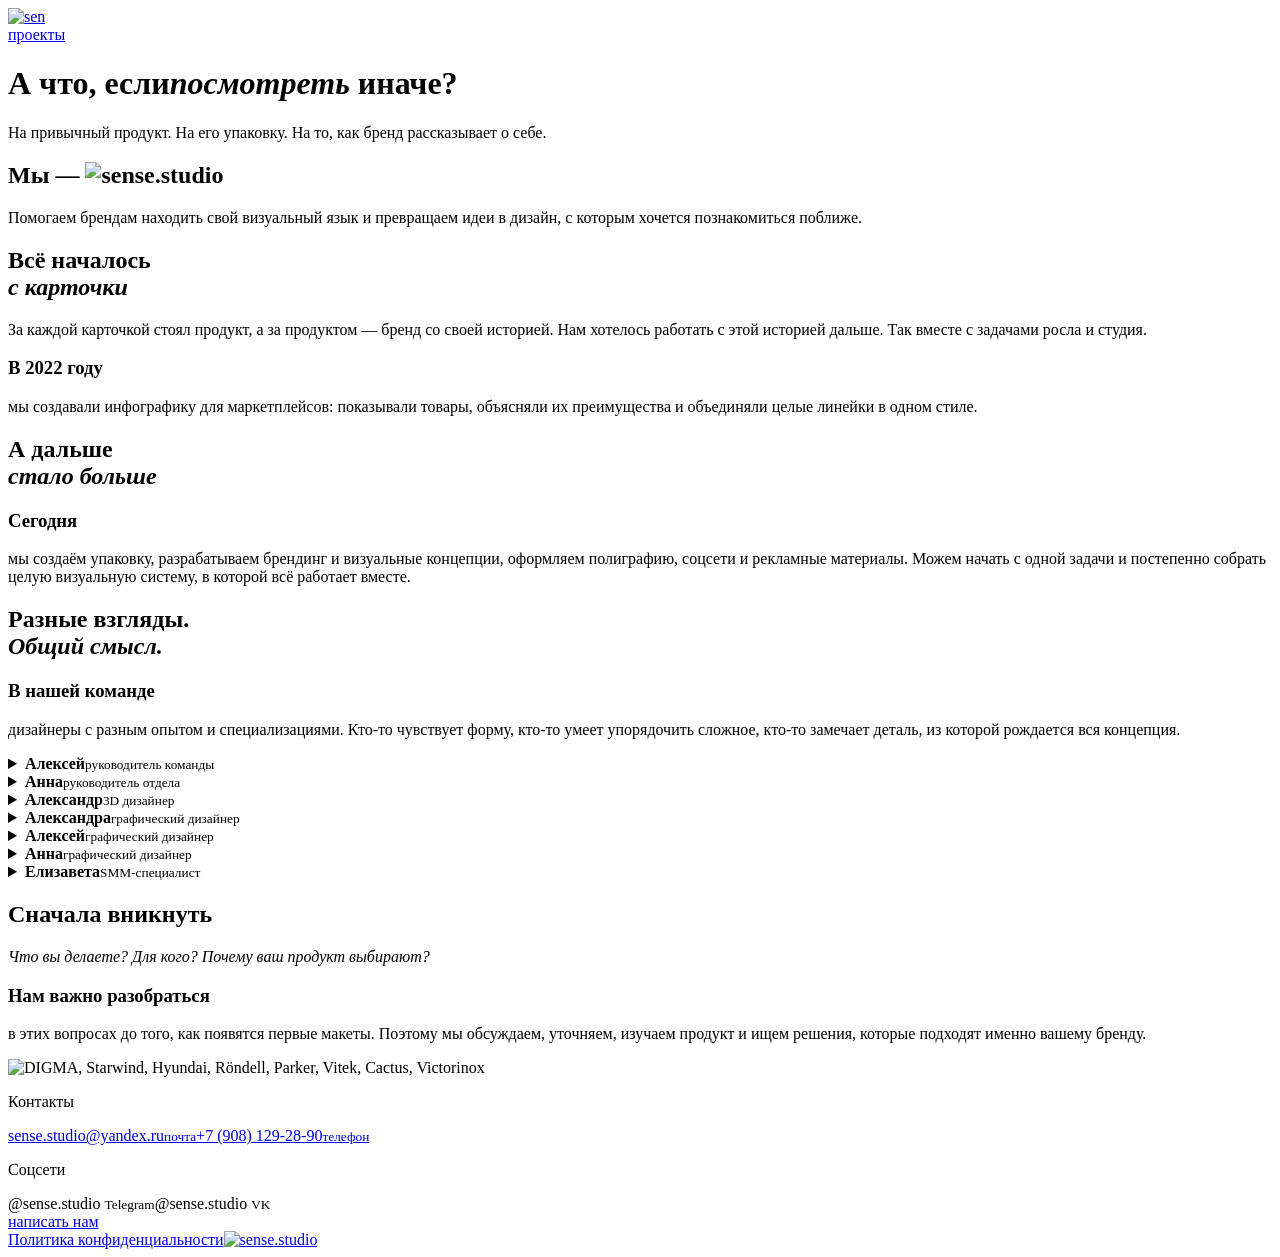
==== public/about/index.html @ 34e8b805 "Add project website" ====
<!doctype html>
<html lang="ru"><head><meta charset="utf-8"><meta name="viewport" content="width=device-width, initial-scale=1"><title>О нас — sense.studio</title><link rel="icon" href="/assets/monogram.svg" type="image/svg+xml"><link rel="stylesheet" href="/style.css"><link rel="stylesheet" href="/pages.css"><script type="module" src="/about.js"></script><link rel="stylesheet" href="/motion.css"><link rel="stylesheet" href="/controls-motion.css"><script type="module" src="/motion.js"></script></head>
<body class="dark"><header class="site-header wrap"><a href="/" aria-label="sense.studio — главная"><img class="monogram" src="/assets/monogram.svg" alt="sen"></a><nav aria-label="Основное меню"><a href="/projects/">проекты</a></nav></header><main class="about"><div class="wrap">
 <h1 class="about-title"><span>А что, <b>если</b></span><span><em>посмотреть</em> иначе?</span></h1><p class="about-sub">На привычный продукт. На его упаковку. На то, как бренд рассказывает о себе.</p>
 <section class="about-intro"><h2>Мы — <img src="/assets/wordmark.svg" alt="sense.studio"></h2><p>Помогаем брендам находить свой визуальный язык и превращаем идеи в дизайн, с которым хочется познакомиться поближе.</p></section>
 <section class="story"><h2>Всё началось<br><em>с карточки</em></h2><div class="story-cols"><p>За каждой карточкой стоял продукт, а за продуктом — бренд со своей историей. Нам хотелось работать с этой историей дальше. Так вместе с задачами росла и студия.</p><div><h3>В 2022 году</h3><p>мы создавали инфографику для маркетплейсов: показывали товары, объясняли их преимущества и объединяли целые линейки в одном стиле.</p></div></div><h2 class="bigger">А дальше<br><em>стало больше</em></h2></section></div>
 <section class="today"><div class="wrap"><h3>Сегодня</h3><p>мы создаём упаковку, разрабатываем брендинг и визуальные концепции, оформляем полиграфию, соцсети и рекламные материалы. Можем начать с одной задачи и постепенно собрать целую визуальную систему, в которой всё работает вместе.</p></div></section>
 <section class="wrap team-section"><h2>Разные взгляды.<br><em>Общий смысл.</em></h2><div class="story-cols"><h3>В нашей команде</h3><p>дизайнеры с разным опытом и специализациями. Кто-то чувствует форму, кто-то умеет упорядочить сложное, кто-то замечает деталь, из которой рождается вся концепция.</p></div><div class="team-grid"><details class="person"><summary><img src="/assets/team/0.webp" alt="" loading="lazy"><span><strong>Алексей</strong><small>руководитель команды</small></span></summary><p>Является инициатором создания и развития команды, определяет стратегические приоритеты и общую концепцию работы. Занимается организационными вопросами, развитием партнерских отношений и поиском новых возможностей для роста. Ведет переговоры с ключевыми клиентами и внешними партнерами, отвечает за финансовое и административное управление. Поддерживает команду в реализации амбициозных проектов. Следит за тем, чтобы команда имела все необходимые ресурсы для эффективной работы, и создает условия для профессионального и личностного роста каждого участника.</p></details><details class="person"><summary><img src="/assets/team/1.webp" alt="" loading="lazy"><span><strong>Анна</strong><small>руководитель отдела</small></span></summary><p>Выстраивает рабочие процессы и распределяет задачи внутри команды. Ведёт коммуникацию с заказчиками. Лично работает над ключевыми проектами, включая полиграфию, инфографику и комплексные визуальные коммуникации. Поддерживает дизайнеров и помогает команде находить сильные решения.</p></details><details class="person"><summary><img src="/assets/team/2.webp" alt="" loading="lazy"><span><strong>Александр</strong><small>3D дизайнер</small></span></summary><p>Отвечает за создание 3D-моделей, визуализаций и анимации. Готовит предметные рендеры для карточек товаров на маркетплейсах, визуализирует архитектуру и интерьеры, создаёт абстрактные 3D-композиции и модели для АГР и игровых проектов.</p></details><details class="person"><summary><img src="/assets/team/3.webp" alt="" loading="lazy"><span><strong>Александра</strong><small>графический дизайнер</small></span></summary><p>Отвечает за верстку и подготовку макетов к печати. Следит за технической корректностью файлов, адаптацией форматов и соответствием требованиям производства.</p></details><details class="person"><summary><img src="/assets/team/4.webp" alt="" loading="lazy"><span><strong>Алексей</strong><small>графический дизайнер</small></span></summary><p>Занимается разработкой макетов, проработкой композиции и графики. Обеспечивает точную реализацию концепции в визуале и аккуратную работу с деталями.</p></details><details class="person"><summary><img src="/assets/team/5.webp" alt="" loading="lazy"><span><strong>Анна</strong><small>графический дизайнер</small></span></summary><p>Отвечает за креативную концепцию и визуальное направление проекта. Формирует ключевую идею, следит за целостностью айдентики и тем, чтобы все материалы выглядели как единая система.</p></details><details class="person"><summary><img src="/assets/team/6.webp" alt="" loading="lazy"><span><strong>Елизавета</strong><small>SMM-специалист</small></span></summary><p>Отвечает за креативную концепцию и визуальное направление проекта. Формирует ключевую идею, следит за целостностью айдентики и тем, чтобы все материалы выглядели как единая система.</p></details></div></section>
 <section class="wrap approach"><h2>Сначала вникнуть</h2><p><em>Что вы делаете? Для кого? Почему ваш продукт выбирают?</em></p><div class="story-cols"><h3>Нам важно разобраться</h3><p>в этих вопросах до того, как появятся первые макеты. Поэтому мы обсуждаем, уточняем, изучаем продукт и ищем решения, которые подходят именно вашему бренду.</p></div><img class="partners" src="/assets/partners.svg" alt="DIGMA, Starwind, Hyundai, Röndell, Parker, Vitek, Cactus, Victorinox"></section></main><footer class="light-footer"><div class="wrap"><p>Контакты</p><div class="contacts"><a href="mailto:sense.studio@yandex.ru">sense.studio@yandex.ru<small>почта</small></a><a href="tel:+79081292890">+7 (908) 129-28-90<small>телефон</small></a></div>
 <div class="foot-actions"><div><p>Соцсети</p><span class="social-line">@sense.studio <small>Telegram</small></span><span class="social-line">@sense.studio <small>VK</small></span></div><a class="pill" href="/?brief=1#contact">написать нам</a></div>
 <div class="foot-base"><a href="/privacy/">Политика конфиденциальности</a><a href="/" aria-label="На главную"><img src="/assets/wordmark-light.svg" alt="sense.studio"></a></div></div></footer></body></html>
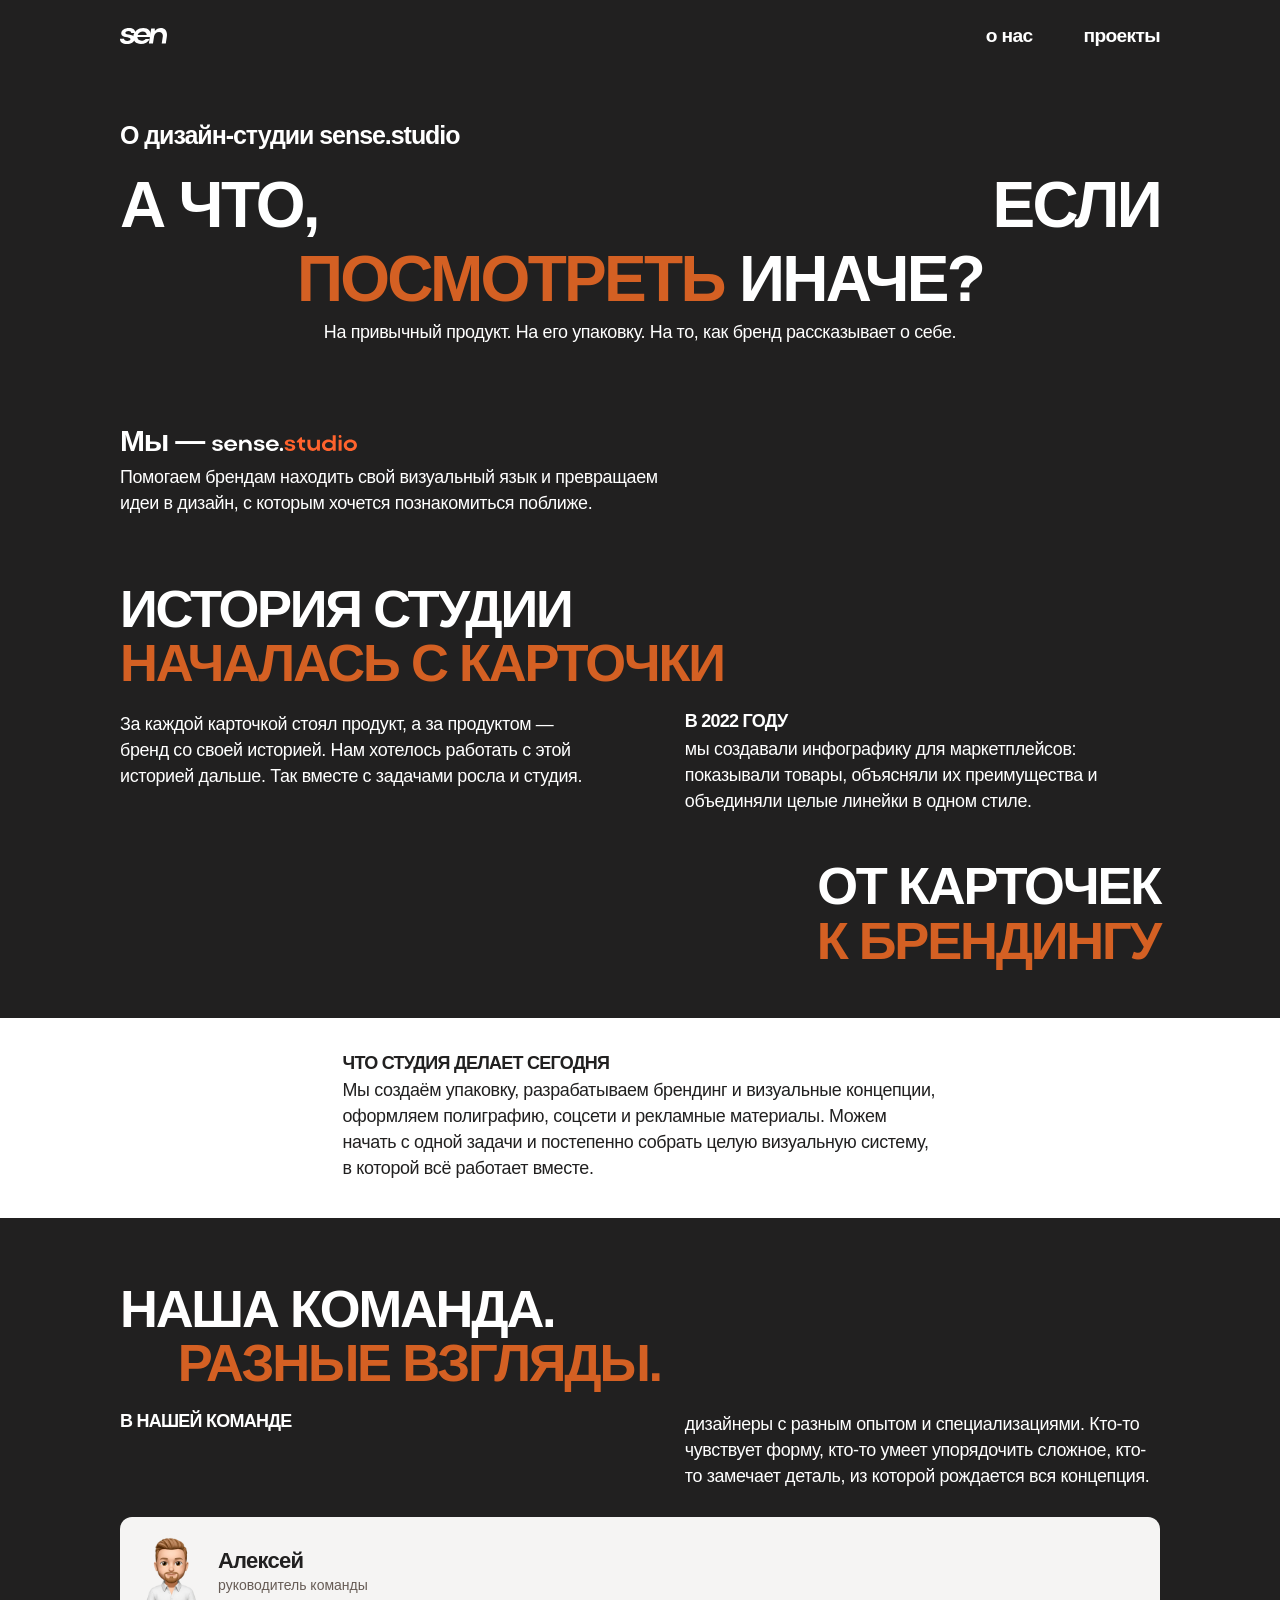
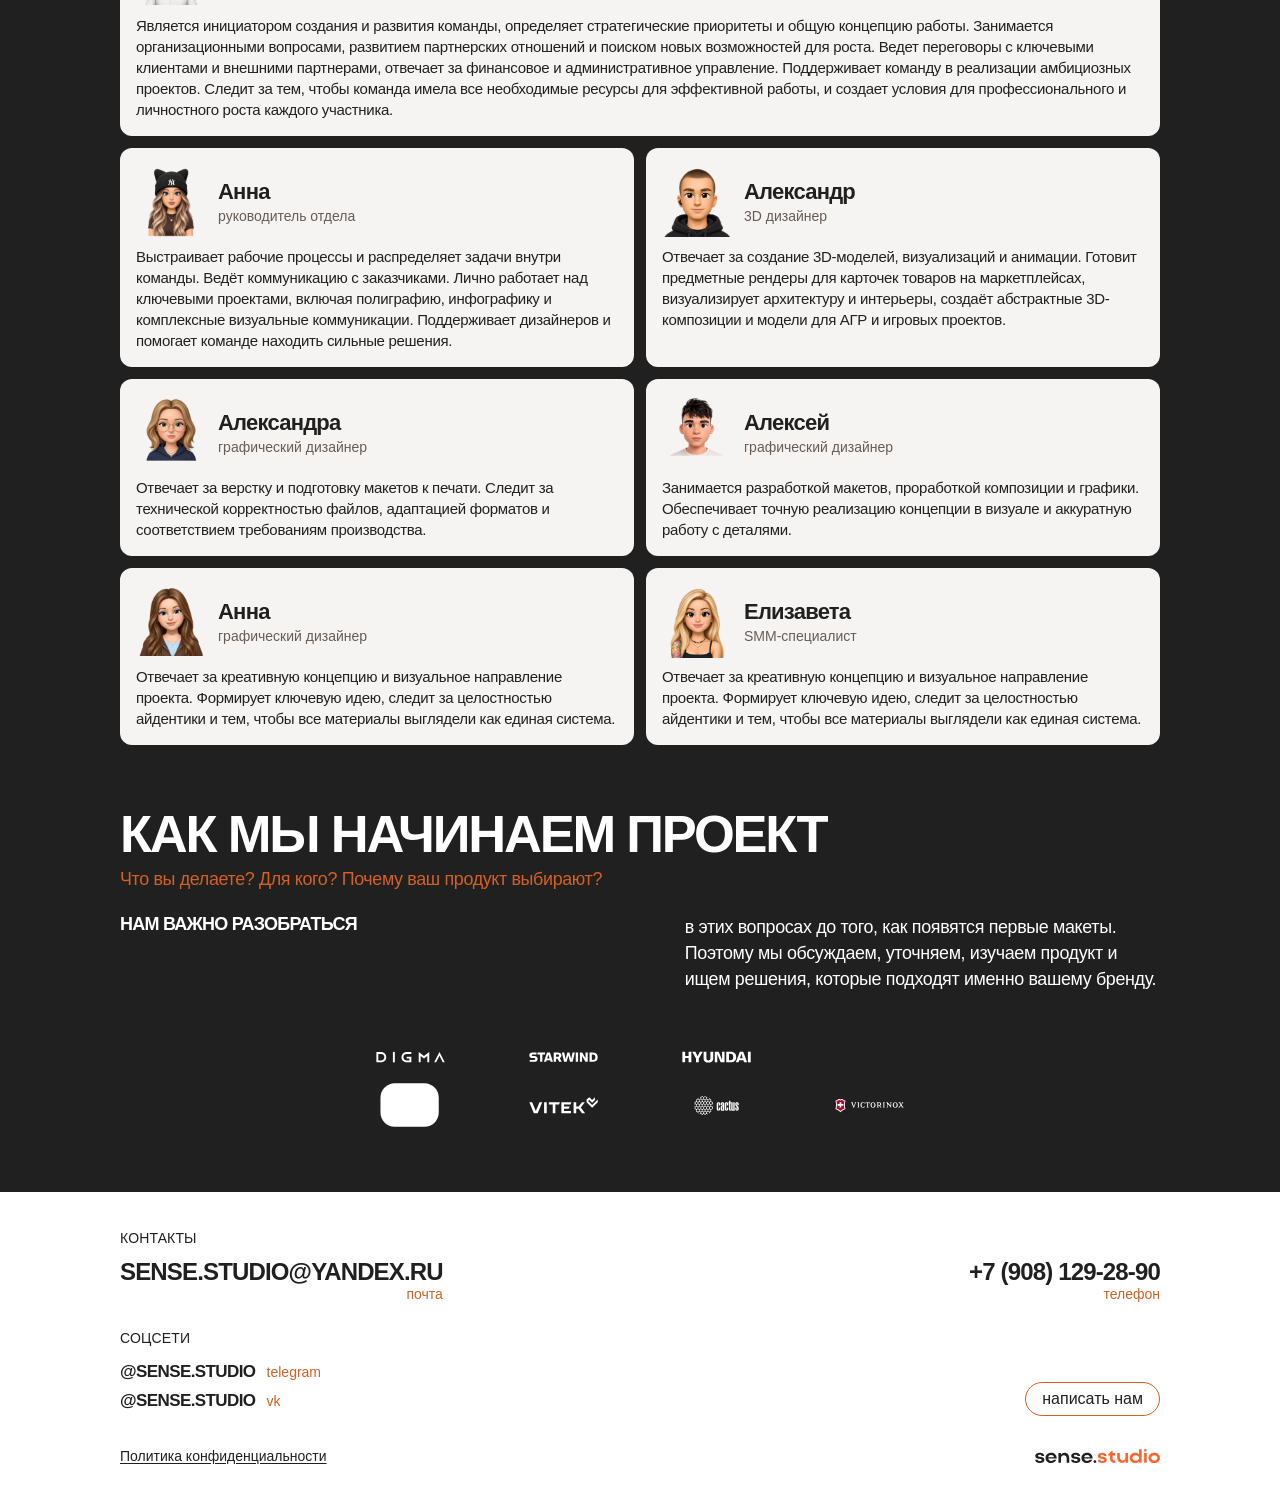
==== commit b6b0be8c: "Publish the current site on GitHub Pages from main" ====
--- a/public/about/index.html
+++ b/public/about/index.html
@@ -1,11 +1,51 @@
 <!doctype html>
-<html lang="ru"><head><meta charset="utf-8"><meta name="viewport" content="width=device-width, initial-scale=1"><title>О нас — sense.studio</title><link rel="icon" href="/assets/monogram.svg" type="image/svg+xml"><link rel="stylesheet" href="/style.css"><link rel="stylesheet" href="/pages.css"><script type="module" src="/about.js"></script><link rel="stylesheet" href="/motion.css"><link rel="stylesheet" href="/controls-motion.css"><script type="module" src="/motion.js"></script></head>
-<body class="dark"><header class="site-header wrap"><a href="/" aria-label="sense.studio — главная"><img class="monogram" src="/assets/monogram.svg" alt="sen"></a><nav aria-label="Основное меню"><a href="/projects/">проекты</a></nav></header><main class="about"><div class="wrap">
- <h1 class="about-title"><span>А что, <b>если</b></span><span><em>посмотреть</em> иначе?</span></h1><p class="about-sub">На привычный продукт. На его упаковку. На то, как бренд рассказывает о себе.</p>
- <section class="about-intro"><h2>Мы — <img src="/assets/wordmark.svg" alt="sense.studio"></h2><p>Помогаем брендам находить свой визуальный язык и превращаем идеи в дизайн, с которым хочется познакомиться поближе.</p></section>
- <section class="story"><h2>Всё началось<br><em>с карточки</em></h2><div class="story-cols"><p>За каждой карточкой стоял продукт, а за продуктом — бренд со своей историей. Нам хотелось работать с этой историей дальше. Так вместе с задачами росла и студия.</p><div><h3>В 2022 году</h3><p>мы создавали инфографику для маркетплейсов: показывали товары, объясняли их преимущества и объединяли целые линейки в одном стиле.</p></div></div><h2 class="bigger">А дальше<br><em>стало больше</em></h2></section></div>
- <section class="today"><div class="wrap"><h3>Сегодня</h3><p>мы создаём упаковку, разрабатываем брендинг и визуальные концепции, оформляем полиграфию, соцсети и рекламные материалы. Можем начать с одной задачи и постепенно собрать целую визуальную систему, в которой всё работает вместе.</p></div></section>
- <section class="wrap team-section"><h2>Разные взгляды.<br><em>Общий смысл.</em></h2><div class="story-cols"><h3>В нашей команде</h3><p>дизайнеры с разным опытом и специализациями. Кто-то чувствует форму, кто-то умеет упорядочить сложное, кто-то замечает деталь, из которой рождается вся концепция.</p></div><div class="team-grid"><details class="person"><summary><img src="/assets/team/0.webp" alt="" loading="lazy"><span><strong>Алексей</strong><small>руководитель команды</small></span></summary><p>Является инициатором создания и развития команды, определяет стратегические приоритеты и общую концепцию работы. Занимается организационными вопросами, развитием партнерских отношений и поиском новых возможностей для роста. Ведет переговоры с ключевыми клиентами и внешними партнерами, отвечает за финансовое и административное управление. Поддерживает команду в реализации амбициозных проектов. Следит за тем, чтобы команда имела все необходимые ресурсы для эффективной работы, и создает условия для профессионального и личностного роста каждого участника.</p></details><details class="person"><summary><img src="/assets/team/1.webp" alt="" loading="lazy"><span><strong>Анна</strong><small>руководитель отдела</small></span></summary><p>Выстраивает рабочие процессы и распределяет задачи внутри команды. Ведёт коммуникацию с заказчиками. Лично работает над ключевыми проектами, включая полиграфию, инфографику и комплексные визуальные коммуникации. Поддерживает дизайнеров и помогает команде находить сильные решения.</p></details><details class="person"><summary><img src="/assets/team/2.webp" alt="" loading="lazy"><span><strong>Александр</strong><small>3D дизайнер</small></span></summary><p>Отвечает за создание 3D-моделей, визуализаций и анимации. Готовит предметные рендеры для карточек товаров на маркетплейсах, визуализирует архитектуру и интерьеры, создаёт абстрактные 3D-композиции и модели для АГР и игровых проектов.</p></details><details class="person"><summary><img src="/assets/team/3.webp" alt="" loading="lazy"><span><strong>Александра</strong><small>графический дизайнер</small></span></summary><p>Отвечает за верстку и подготовку макетов к печати. Следит за технической корректностью файлов, адаптацией форматов и соответствием требованиям производства.</p></details><details class="person"><summary><img src="/assets/team/4.webp" alt="" loading="lazy"><span><strong>Алексей</strong><small>графический дизайнер</small></span></summary><p>Занимается разработкой макетов, проработкой композиции и графики. Обеспечивает точную реализацию концепции в визуале и аккуратную работу с деталями.</p></details><details class="person"><summary><img src="/assets/team/5.webp" alt="" loading="lazy"><span><strong>Анна</strong><small>графический дизайнер</small></span></summary><p>Отвечает за креативную концепцию и визуальное направление проекта. Формирует ключевую идею, следит за целостностью айдентики и тем, чтобы все материалы выглядели как единая система.</p></details><details class="person"><summary><img src="/assets/team/6.webp" alt="" loading="lazy"><span><strong>Елизавета</strong><small>SMM-специалист</small></span></summary><p>Отвечает за креативную концепцию и визуальное направление проекта. Формирует ключевую идею, следит за целостностью айдентики и тем, чтобы все материалы выглядели как единая система.</p></details></div></section>
- <section class="wrap approach"><h2>Сначала вникнуть</h2><p><em>Что вы делаете? Для кого? Почему ваш продукт выбирают?</em></p><div class="story-cols"><h3>Нам важно разобраться</h3><p>в этих вопросах до того, как появятся первые макеты. Поэтому мы обсуждаем, уточняем, изучаем продукт и ищем решения, которые подходят именно вашему бренду.</p></div><img class="partners" src="/assets/partners.svg" alt="DIGMA, Starwind, Hyundai, Röndell, Parker, Vitek, Cactus, Victorinox"></section></main><footer class="light-footer"><div class="wrap"><p>Контакты</p><div class="contacts"><a href="mailto:sense.studio@yandex.ru">sense.studio@yandex.ru<small>почта</small></a><a href="tel:+79081292890">+7 (908) 129-28-90<small>телефон</small></a></div>
- <div class="foot-actions"><div><p>Соцсети</p><span class="social-line">@sense.studio <small>Telegram</small></span><span class="social-line">@sense.studio <small>VK</small></span></div><a class="pill" href="/?brief=1#contact">написать нам</a></div>
- <div class="foot-base"><a href="/privacy/">Политика конфиденциальности</a><a href="/" aria-label="На главную"><img src="/assets/wordmark-light.svg" alt="sense.studio"></a></div></div></footer></body></html>
+<html lang="ru"><head>
+  <meta charset="utf-8">
+  <meta name="viewport" content="width=device-width, initial-scale=1">
+  <title>О дизайн-студии sense.studio — команда и подход к работе</title>
+  <meta name="description" content="Как из команды дизайнеров карточек для маркетплейсов выросла sense.studio. Знакомьтесь с людьми, которые создают упаковку, рекламу и графику для брендов.">
+  <link rel="canonical" href="https://sensestudio.ru/about/">
+  <meta property="og:type" content="website">
+  <meta property="og:locale" content="ru_RU">
+  <meta property="og:site_name" content="sense.studio">
+  <meta property="og:url" content="https://sensestudio.ru/about/">
+  <meta property="og:title" content="О дизайн-студии sense.studio — команда и подход к работе">
+  <meta property="og:description" content="Как из команды дизайнеров карточек для маркетплейсов выросла sense.studio. Знакомьтесь с людьми, которые создают упаковку, рекламу и графику для брендов.">
+  <meta property="og:image" content="https://sensestudio.ru/assets/share/about.jpg">
+  <meta property="og:image:type" content="image/jpeg">
+  <meta property="og:image:width" content="1200">
+  <meta property="og:image:height" content="630">
+  <meta property="og:image:alt" content="Иллюстрированные портреты участников команды sense.studio.">
+  <meta name="twitter:card" content="summary_large_image">
+  <meta name="twitter:title" content="О дизайн-студии sense.studio — команда и подход к работе">
+  <meta name="twitter:description" content="Как из команды дизайнеров карточек для маркетплейсов выросла sense.studio. Знакомьтесь с людьми, которые создают упаковку, рекламу и графику для брендов.">
+  <meta name="twitter:image" content="https://sensestudio.ru/assets/share/about.jpg">
+  <meta name="twitter:image:alt" content="Иллюстрированные портреты участников команды sense.studio.">
+  <link rel="icon" href="../assets/monogram.svg" type="image/svg+xml">
+  <link rel="stylesheet" href="../style.css">
+  <link rel="stylesheet" href="../pages.css">
+  <script type="module" src="../about.js"></script>
+  <link rel="stylesheet" href="../motion.css">
+  <link rel="stylesheet" href="../controls-motion.css">
+  <script type="module" src="../motion.js"></script>
+</head>
+<body class="dark">
+  <header class="site-header">
+    <div class="wrap">
+      <a href="../" aria-label="sense.studio — главная"><img class="monogram" src="../assets/monogram.svg" width="117" height="39" alt="sen"></a>
+      <nav aria-label="Основное меню">
+        <a href="./" aria-current="page">о нас</a>
+        <a href="../projects/">проекты</a>
+      </nav>
+    </div>
+  </header>
+<main class="about"><div class="wrap">
+ <h1 class="about-heading">О дизайн-студии sense.studio</h1>
+ <h2 class="about-title"><span>А что, <b>если</b></span><span><em>посмотреть</em> иначе?</span></h2><p class="about-sub">На привычный продукт. На его упаковку. На то, как бренд рассказывает о себе.</p>
+ <section class="about-intro"><h2>Мы — <img src="../assets/wordmark.svg" alt="sense.studio"></h2><p>Помогаем брендам находить свой визуальный язык и превращаем идеи в дизайн, с которым хочется познакомиться поближе.</p></section>
+ <section class="story"><h2>История студии<br><em>началась с карточки</em></h2><div class="story-cols"><p>За каждой карточкой стоял продукт, а за продуктом — бренд со своей историей. Нам хотелось работать с этой историей дальше. Так вместе с задачами росла и студия.</p><div><h3>В 2022 году</h3><p>мы создавали инфографику для маркетплейсов: показывали товары, объясняли их преимущества и объединяли целые линейки в одном стиле.</p></div></div><h2 class="bigger">От карточек<br><em>к брендингу</em></h2></section></div>
+ <section class="today"><div class="wrap"><h2>Что студия делает сегодня</h2><p>Мы создаём упаковку, разрабатываем брендинг и визуальные концепции, оформляем полиграфию, соцсети и рекламные материалы. Можем начать с одной задачи и постепенно собрать целую визуальную систему, в которой всё работает вместе.</p></div></section>
+ <section class="wrap team-section"><h2>Наша команда.<br><em>Разные взгляды.</em></h2><div class="story-cols"><h3>В нашей команде</h3><p>дизайнеры с разным опытом и специализациями. Кто-то чувствует форму, кто-то умеет упорядочить сложное, кто-то замечает деталь, из которой рождается вся концепция.</p></div><div class="team-grid"><details class="person"><summary><img src="../assets/team/0.webp" alt="" loading="lazy"><span><strong>Алексей</strong><small>руководитель команды</small></span></summary><p>Является инициатором создания и развития команды, определяет стратегические приоритеты и общую концепцию работы. Занимается организационными вопросами, развитием партнерских отношений и поиском новых возможностей для роста. Ведет переговоры с ключевыми клиентами и внешними партнерами, отвечает за финансовое и административное управление. Поддерживает команду в реализации амбициозных проектов. Следит за тем, чтобы команда имела все необходимые ресурсы для эффективной работы, и создает условия для профессионального и личностного роста каждого участника.</p></details><details class="person"><summary><img src="../assets/team/1.webp" alt="" loading="lazy"><span><strong>Анна</strong><small>руководитель отдела</small></span></summary><p>Выстраивает рабочие процессы и распределяет задачи внутри команды. Ведёт коммуникацию с заказчиками. Лично работает над ключевыми проектами, включая полиграфию, инфографику и комплексные визуальные коммуникации. Поддерживает дизайнеров и помогает команде находить сильные решения.</p></details><details class="person"><summary><img src="../assets/team/2.webp" alt="" loading="lazy"><span><strong>Александр</strong><small>3D дизайнер</small></span></summary><p>Отвечает за создание 3D-моделей, визуализаций и анимации. Готовит предметные рендеры для карточек товаров на маркетплейсах, визуализирует архитектуру и интерьеры, создаёт абстрактные 3D-композиции и модели для АГР и игровых проектов.</p></details><details class="person"><summary><img src="../assets/team/3.webp" alt="" loading="lazy"><span><strong>Александра</strong><small>графический дизайнер</small></span></summary><p>Отвечает за верстку и подготовку макетов к печати. Следит за технической корректностью файлов, адаптацией форматов и соответствием требованиям производства.</p></details><details class="person"><summary><img src="../assets/team/4.webp" alt="" loading="lazy"><span><strong>Алексей</strong><small>графический дизайнер</small></span></summary><p>Занимается разработкой макетов, проработкой композиции и графики. Обеспечивает точную реализацию концепции в визуале и аккуратную работу с деталями.</p></details><details class="person"><summary><img src="../assets/team/5.webp" alt="" loading="lazy"><span><strong>Анна</strong><small>графический дизайнер</small></span></summary><p>Отвечает за креативную концепцию и визуальное направление проекта. Формирует ключевую идею, следит за целостностью айдентики и тем, чтобы все материалы выглядели как единая система.</p></details><details class="person"><summary><img src="../assets/team/6.webp" alt="" loading="lazy"><span><strong>Елизавета</strong><small>SMM-специалист</small></span></summary><p>Отвечает за креативную концепцию и визуальное направление проекта. Формирует ключевую идею, следит за целостностью айдентики и тем, чтобы все материалы выглядели как единая система.</p></details></div></section>
+ <section class="wrap approach"><h2>Как мы начинаем проект</h2><p><em>Что вы делаете? Для кого? Почему ваш продукт выбирают?</em></p><div class="story-cols"><h3>Нам важно разобраться</h3><p>в этих вопросах до того, как появятся первые макеты. Поэтому мы обсуждаем, уточняем, изучаем продукт и ищем решения, которые подходят именно вашему бренду.</p></div><img class="partners" src="../assets/partners.svg" alt="DIGMA, Starwind, Hyundai, Röndell, Parker, Vitek, Cactus, Victorinox"></section></main><footer class="light-footer"><div class="wrap"><p>Контакты</p><div class="contacts"><a href="mailto:sense.studio@yandex.ru">sense.studio@yandex.ru<small>почта</small></a><a href="tel:+79081292890">+7 (908) 129-28-90<small>телефон</small></a></div>
+ <div class="foot-actions"><div><p>Соцсети</p><span class="social-line">@sense.studio <small>Telegram</small></span><span class="social-line">@sense.studio <small>VK</small></span></div><a class="pill" href="../?brief=1#contact">написать нам</a></div>
+ <div class="foot-base"><a href="../privacy/">Политика конфиденциальности</a><a href="../" aria-label="На главную"><img src="../assets/wordmark-light.svg" alt="sense.studio"></a></div></div></footer></body></html>
--- a/public/style.css
+++ b/public/style.css
@@ -0,0 +1,196 @@
+:root {
+  --ink: #212020;
+  --orange: #d46023;
+  --paper: #fff;
+  --content: 1040px;
+  --gap: clamp(12px, 1.8vw, 22px);
+  font-family: -apple-system, BlinkMacSystemFont, "Helvetica Neue", Arial, sans-serif;
+  color: var(--ink);
+  background: var(--paper);
+  scroll-behavior: smooth;
+}
+* { box-sizing: border-box }
+body, h1, h2, h3, p, figure { margin: 0 }
+img { display: block; max-width: 100%; height: auto }
+button, input, textarea { font: inherit }
+button { cursor: pointer; color: inherit }
+a { color: inherit; text-decoration: none }
+:focus-visible { outline: 2px solid #ec8b53; outline-offset: 3px }
+[hidden] { display: none !important }
+.wrap { width: min(84%, var(--content)); margin-inline: auto }
+.dark, .hero { color: white; background: var(--ink) }
+em { color: var(--orange); font-style: normal }
+h1, h2, h3, .service-title { letter-spacing: -.042em; line-height: 1.03 }
+h2, h3, .service-title { text-transform: uppercase }
+h2 { font-size: clamp(28px, 3.2vw, 45px) }
+.hero { position: relative; height: 100vh; height: 100dvh; display: grid; place-items: center }
+.site-header { padding-block: 25px; color: white; background: var(--ink) }
+.site-header > .wrap { display: flex; align-items: center; justify-content: space-between }
+.site-header--home { position: absolute; inset: 0 0 auto; z-index: 1 }
+.monogram { width: clamp(37px, 3.7vw, 51px) }
+.site-header:not(.site-header--home) .monogram { filter: brightness(0) invert(1) }
+nav { display: flex; align-items: center; gap: clamp(20px, 4vw, 55px); font-size: clamp(16px, 1.5vw, 21px); font-weight: 600; letter-spacing: -.035em }
+nav a:hover, footer a:hover, .all-projects:hover { color: var(--orange) }
+.hero h1 { text-align: center }
+.hero h1 span { display: block; margin-top: 1em; font-size: clamp(16px, 1.5vw, 22px); font-weight: 500; letter-spacing: -.025em }
+.wordmark { width: clamp(180px, 24vw, 330px); margin-inline: auto }
+.introduction {
+  padding-block: clamp(52px, 6vw, 83px) clamp(44px, 5.7vw, 75px);
+  view-timeline-name: --statement;
+}
+.introduction h2 {
+  display: grid;
+  font-size: clamp(57px, 7.15vw, 98px);
+  line-height: 1.04;
+  font-weight: 790;
+  letter-spacing: -.055em;
+}
+.statement-line, .statement-caption { clip-path: inset(0 -.12em) }
+.statement-line { justify-self: start; --start: .06; --end: .26 }
+.statement-line:nth-child(2) { justify-self: center; --start: .19; --end: .40 }
+.statement-line:nth-child(3) { justify-self: end; --start: .33; --end: .55 }
+.statement-caption {
+  margin-top: .5em;
+  text-align: right;
+  font-size: clamp(15px, 1.4vw, 19px);
+  letter-spacing: -.025em;
+  --start: .47;
+  --end: .59;
+}
+.statement-phrase { display: block }
+@keyframes statement-rise {
+  from { transform: translateY(105%); opacity: 0 }
+  to { transform: translateY(0); opacity: 1 }
+}
+@media screen and (prefers-reduced-motion: no-preference) {
+  @supports ((animation-timeline: --statement) and (animation-range: cover 6% cover 26%)) {
+    .statement-phrase {
+      animation: statement-rise 1s cubic-bezier(.22,.7,.25,1) both;
+      animation-timeline: --statement;
+      animation-range: cover calc(var(--start) * 100%) cover calc(var(--end) * 100%);
+    }
+  }
+  .introduction.scroll-fallback .statement-phrase {
+    animation: statement-rise 1s cubic-bezier(.22,.7,.25,1) both paused;
+    animation-delay: calc(-1s * (var(--scroll) - var(--start)) / (var(--end) - var(--start)));
+  }
+}
+.section-head { display: flex; align-items: center; justify-content: space-between; gap: 12px; margin-bottom: 24px }
+.pill { display: inline-flex; align-items: center; justify-content: center; padding: 6px 16px; background: transparent; color: inherit; border: 1px solid var(--orange); border-radius: 100vmax; font-size: 16px; line-height: 1.25; white-space: nowrap }
+.pill:hover, .send:hover { background: #ad481e; color: white }
+.pill:focus-visible { outline: none; background: var(--orange); color: white }
+.directions { padding-bottom: clamp(42px, 5vw, 70px) }
+.service-grid { display: grid; grid-template-columns: repeat(100, minmax(0, 1fr)); row-gap: var(--gap) }
+.service { border: 0; text-align: left; background: var(--ink); color: white; padding: 0; overflow: hidden; border-radius: 12px; display: flex; justify-content: space-between; height: clamp(118px, 13vw, 160px); grid-column: span 51 }
+.service:nth-child(2) { grid-column: 54 / 101 }
+.service:nth-child(3) { grid-column: 1 / 42 }
+.service:nth-child(4) { grid-column: 45 / 101 }
+.service:nth-child(5) { grid-column: 1 / 101 }
+.service:nth-child(6) { grid-column: 1 / 51 }
+.service:nth-child(7) { grid-column: 54 / 101 }
+.service img { width: min(35%,130px); height: 100%; object-fit: cover; background: #eee }
+.service-label { display: flex; flex-direction: column; justify-content: space-between; min-width: 0; padding: clamp(12px, 1.5vw, 20px) }
+.service-title { font-size: clamp(18px, 2.25vw, 31px); font-weight: 700 }
+.more { font-size: 16px; color: #ddd }
+.more span { color: #e5844d }
+.service:hover .more { color: white }
+.projects { padding: clamp(40px, 5vw, 66px) 0 }
+.project-grid { display: grid; grid-template-columns: repeat(14, minmax(0, 1fr)); gap: 38px 0; margin-top: 30px }
+.project { grid-column: 1 / 5; min-width: 0 }
+.project:nth-child(2) { grid-column: 6 / 15 }
+.project:nth-child(3) { grid-column: 1 / 10 }
+.project:nth-child(4) { grid-column: 11 / 15 }
+.project a { display: block }
+.project img { width: 100%; border-radius: 12px }
+.project :is(h2, h3) { margin-top: 13px; font-size: clamp(17px, 1.65vw, 23px) }
+.project a:hover :is(h2, h3) { text-decoration: underline; text-underline-offset: .15em }
+.project p { margin-top: 5px; font-size: clamp(15px, 1.3vw, 17px); line-height: 1.34; letter-spacing: -.02em }
+.all-projects { display: table; margin: 24px 0 0 auto; text-decoration: underline; text-underline-offset: .2em }
+.partners { width: min(76%, 610px); margin: clamp(28px, 4vw, 48px) auto 0 }
+.contact-inner { position: relative; padding-top: clamp(44px, 5vw, 70px); padding-bottom: clamp(45px, 5vw, 75px) }
+.contact h2, #contact-popup h2 { font-size: clamp(37px, 4.5vw, 62px); margin-bottom: .6em }
+#brief { position: relative; z-index: 1; width: min(58%, 455px); display: grid; gap: 9px; justify-items: start; font-size: 16px }
+#brief label, .service-picker { width: 100% }
+input:not([type=checkbox],[type=hidden]), textarea, .picker-trigger { display: block; width: 100%; padding: 12px 15px; color: white; background: var(--ink); border: 1px solid transparent; border-radius: 10px; outline: none; font-size: 16px; line-height: 1.25 }
+input:not([type=checkbox]):focus-visible, textarea:focus-visible { border-color: var(--orange); outline: none }
+textarea { resize: vertical; min-height: 100px }
+input::placeholder, textarea::placeholder { color: #dedede; opacity: 1 }
+.consent { display: flex; align-items: flex-start; gap: 8px; margin: 0 0 9px; font-size: 14px; line-height: 1.4 }
+.consent input { margin: 3px 0 0; width: 16px; height: 16px; flex: none; accent-color: var(--orange) }
+.consent a, .foot-base > a:first-child { text-decoration: underline; text-underline-offset: .15em }
+.service-picker { position: relative }
+.picker-trigger { display: flex; align-items: center; justify-content: space-between; text-align: left; color: #eee; border: 0 }
+.picker-chevron { width: 8px; height: 8px; margin: -4px 5px 0 12px; border-right: 2px solid #f48648; border-bottom: 2px solid #f48648; transform: rotate(45deg) }
+.picker-trigger:focus-visible { outline: 2px solid var(--orange); outline-offset: -2px }
+.service-picker.open { z-index: 3 }
+.service-picker.open .picker-trigger { border-radius: 10px 10px 0 0; outline: 0 }
+.service-picker.open .picker-chevron { transform: rotate(225deg); margin-top: 3px }
+#service-options { position: absolute; z-index: 4; left: 0; right: 0; top: calc(100% - 1px); list-style: none; background: var(--ink); color: #fff; padding: 2px 6px 7px; margin: 0; border-radius: 0 0 10px 10px; max-height: min(335px, 41svh); overflow-y: auto; overscroll-behavior: contain; scrollbar-width: thin; box-shadow: 0 12px 18px rgb(0 0 0 / 18%) }
+#service-options li { display: flex; align-items: center; justify-content: space-between; gap: 8px; padding: 9px; border-radius: 5px; cursor: pointer }
+#service-options li.active { background: #3a3837 }
+#service-options li[aria-selected=true]::after { content: '✓'; color: #ff9a61 }
+.field-error { color: #a43008; font-size: 14px }
+.send { background: var(--orange); border: 0; border-radius: 10px; color: white; padding: 10px 20px; font-size: 17px; margin-top: 12px }
+.email-draft { display: flex; flex-wrap: wrap; gap: 8px }
+.goose { position: absolute; width: min(40%, 320px); bottom: 0; right: 3% }
+footer { padding: 38px 0 28px }
+footer p { text-transform: uppercase; margin-bottom: 12px; font-size: 14px; letter-spacing: .01em }
+.contacts, .foot-actions, .foot-base { display: flex; align-items: start; gap: 22px; justify-content: space-between }
+.contacts a, .social-line { text-transform: uppercase; font-weight: 650; font-size: clamp(17px, 1.9vw, 24px); letter-spacing: -.035em }
+.contacts small, .social-line small { color: var(--orange); text-transform: lowercase; font-weight: 400; font-size: 14px; letter-spacing: 0 }
+.contacts small { display: block; text-align: right }
+.social-line { display: block; font-size: 17px; line-height: 1.7 }
+.social-line small { margin-left: .5em }
+.foot-actions { align-items: end; margin-top: 28px }
+.foot-base { align-items: center; margin-top: 32px; font-size: 14px }
+.foot-base img { width: 125px }
+.light-footer { color: var(--ink); background: white }
+dialog { width: min(660px, calc(100% - 28px)); max-height: 90svh; overflow-y: auto; padding: 0; background: var(--ink); color: white; border: 0; border-radius: 14px }
+dialog::backdrop { background: rgb(0 0 0 / 58%) }
+body:has(dialog[open]) { overflow: hidden }
+.close { position: absolute; z-index: 3; right: 12px; top: 9px; width: 42px; height: 42px; padding: 0; font-size: 32px; font-weight: 300; line-height: 1; background: transparent; color: var(--orange); border: 0 }
+.detail-body { padding: clamp(20px, 3.3vw, 40px) }
+.detail-body > h2 { font-size: clamp(23px, 2.4vw, 34px); padding-right: 32px; color: #f27b3e }
+.detail-body > p { margin: 16px 0 22px; font-size: 16px; line-height: 1.4; color: #ddd }
+.service-columns { display: grid; grid-template-columns: 1fr 1fr; gap: 22px 18px }
+.service-columns h3 { font-size: 17px; line-height: 1.15; letter-spacing: -.02em }
+.service-columns ul { padding-inline-start: 1.2em; margin: 8px 0 0; font-size: 15px; line-height: 1.45 }
+.detail-body .pill { margin-top: 24px }
+#contact-popup { background: white; color: var(--ink); padding: clamp(20px, 3vw, 34px); width: min(760px, calc(100% - 28px)) }
+#contact-popup h2 { font-size: clamp(31px, 3.3vw, 43px) }
+#contact-popup #brief { width: 65% }
+.popup-goose { position: absolute; bottom: 0; right: 0; width: 32%; pointer-events: none }
+.sr-only { position: absolute; width: 1px; height: 1px; padding: 0; margin: -1px; overflow: hidden; clip-path: inset(50%); white-space: nowrap }
+@media (max-width: 680px) {
+  .wrap { width: 90% }
+  .site-header { padding-block: 14px }
+  nav { font-size: 16px; gap: 16px }
+  .monogram { width: 35px }
+  .wordmark { width: min(56vw, 260px) }
+  .introduction { padding: 44px 0 }
+  .introduction h2 { font-size: clamp(34px, 10.6vw, 68px) }
+  .section-head { flex-wrap: wrap; gap: 9px }
+  .section-head h2 { font-size: clamp(23px, 5.6vw, 33px) }
+  .section-head .pill { font-size: 14px; padding: 5px 11px }
+  .service-grid { grid-template-columns: 1fr 1fr; gap: 8px }
+  .service:nth-child(n) { grid-column: auto; height: clamp(100px, 23vw, 135px); border-radius: 8px }
+  .service:nth-child(5) { grid-column: span 2 }
+  .service-label { padding: 9px }
+  .service-title { font-size: clamp(14px, 3.6vw, 21px); overflow-wrap: anywhere }
+  .service img { width: 28% }
+  .more { font-size: 13px }
+  .project-grid { grid-template-columns: 1fr 1fr; gap: 22px 12px }
+  .project:nth-child(n) { grid-column: auto }
+  .project :is(h2, h3) { font-size: 16px }
+  .project p { font-size: 14px }
+  .partners { width: 86%; margin-top: 28px }
+  .contact-inner { padding-bottom: 0 }
+  #brief, #contact-popup #brief { width: 100% }
+  .goose { position: static; width: 37%; margin: 10px 0 0 auto }
+  .popup-goose { display: none }
+  .contacts { flex-direction: column; gap: 12px }
+  .contacts small { text-align: left }
+  .foot-base { flex-wrap: wrap }
+  .service-columns { grid-template-columns: 1fr }
+}
+@media (prefers-reduced-motion: reduce) { :root { scroll-behavior: auto } }
--- a/public/pages.css
+++ b/public/pages.css
@@ -0,0 +1,139 @@
+.catalog { padding: 18px 0 64px }
+.catalog-title { font-size: clamp(32px, 4vw, 56px); margin: .4em 0 .65em }
+.catalog-row { display: grid; grid-template-columns: minmax(0, .48fr) minmax(0, 1fr); align-items: start; gap: clamp(18px, 4vw, 52px); margin-bottom: clamp(24px, 3.8vw, 52px) }
+.catalog-row.layout-1, .catalog-row.layout-2, .catalog-row.layout-4 { grid-template-columns: minmax(0,1fr) minmax(0,.48fr) }
+.catalog-row .project { grid-column: auto }
+.catalog-row .project h2 { font-size: clamp(17px, 1.65vw, 22px) }
+.catalog-row .project img { transition: filter .18s ease }
+.catalog-row .project a:hover img { filter: brightness(.96) }
+.about p, .privacy p { font-size: clamp(16px, 1.4vw, 19px); line-height: 1.45; letter-spacing: -.02em }
+.about-heading { margin-top: clamp(26px, 4vw, 55px); font-size: clamp(18px, 2vw, 25px) }
+.about-title { margin: 24px 0 0; font-size: clamp(33px, 5vw, 65px); text-transform: uppercase }
+.about-title span { display: block }
+.about-title span:first-child { display: flex; justify-content: space-between }
+.about-title span + span { margin-top: .13em; text-align: center }
+.about-sub { text-align: center; margin: 7px auto 0 }
+.about-intro { margin: 80px 0 65px; max-width: 555px }
+.about-intro h2 { display: flex; align-items: baseline; gap: 8px; text-transform: none; font-size: 30px }
+.about-intro img { width: 145px }
+.about-intro p { margin-top: 8px }
+.story h2, .team-section > h2, .approach h2 { font-size: clamp(34px, 4.1vw, 56px) }
+.story-cols { display: grid; grid-template-columns: 1fr 1fr; gap: clamp(20px, 7vw, 94px); margin-top: 22px }
+.story-cols h3, .today h2 { font-size: 18px; margin-bottom: 6px }
+.bigger { text-align: right; padding: 45px 0 50px }
+.today { color: var(--ink); background: white; padding: 36px 0 }
+.today .wrap { max-width: 595px }
+.team-section { padding: 64px 0 0 }
+.team-section h2 em { display: inline-block; margin-left: 1.1em }
+.team-grid { margin-top: 27px; display: grid; grid-template-columns: 1fr 1fr; gap: 12px }
+.person { color: var(--ink); background: #f5f4f3; border-radius: 12px; padding: 16px; position: relative; overflow: hidden }
+.person:first-child { grid-column: span 2 }
+.person summary { display: flex; align-items: center; gap: 12px; list-style: none }
+.person summary::-webkit-details-marker { display: none }
+.person img { width: 70px; height: 74px; object-fit: contain; flex: none }
+.person summary span { display: grid; gap: 3px }
+.person strong { font-size: 22px; letter-spacing: -.035em }
+.person small { font-size: 14px; color: #675c56 }
+.person p { margin: 8px 0 0; font-size: 15px; line-height: 1.4 }
+.approach { padding-block: 62px }
+.approach > p { margin-top: 6px }
+.approach .partners { margin-top: 40px }
+.privacy { padding: 45px 0 65px }
+.privacy h1 { font-size: clamp(32px, 4vw, 52px); max-width: 870px; text-transform: uppercase; margin-bottom: 35px }
+.privacy h2 { font-size: 21px; text-transform: none; margin: 28px 0 9px }
+.privacy p { max-width: 850px; margin: 4px 0; font-size: 16px }
+.case-page { --board: #f3f3f3; background: var(--board) }
+.case-page.case-dark { --board: #212020; color: white }
+.case-hero { position: relative; color: white; isolation: isolate; overflow: hidden }
+.carousel-hero {
+  aspect-ratio: 8 / 5;
+  background: #292727 center / cover no-repeat;
+}
+.case-intro { position: absolute; top: 8%; left: 17%; width: 66%; text-align: center }
+.case-intro h1 { text-transform: uppercase; font-size: clamp(22px, 3.38vw, 84px) }
+.case-intro p { font-size: clamp(13px, 1.55vw, 38px); line-height: 1.15; margin-top: .15em; letter-spacing: -.025em }
+.carousel {
+  /* The cards occupy a band from y=246 to 1057 on the 1920 × 1200 artboard. */
+  position: absolute;
+  top: 20.5%;
+  width: 100%;
+  aspect-ratio: 1920 / 811;
+  isolation: isolate;
+  touch-action: pan-y;
+  --center-x: 34.167%;
+  --left-shift: -51.9%;
+  --right-shift: 51.9%;
+  --prev-x: 27.6%;
+  --next-x: 72.4%;
+}
+:is(.bloody, .vitek, .hyundai-oven) .carousel {
+  --center-x: 35.73%;
+  --left-shift: -47%;
+  --right-shift: 37.1%;
+  --prev-x: 32.3%;
+  --next-x: 70.83%;
+}
+.slide { position: absolute; height: 100%; width: 31.667%; top: 0; left: var(--center-x); object-fit: cover; border-radius: 1.87vw }
+.slide.left { transform: translate(var(--left-shift), -1.45%) scale(.84) }
+.slide.right { transform: translate(var(--right-shift), -1.45%) scale(.84) }
+.slide.outgoing { z-index: 1 }
+.slide.center { z-index: 2; transform: translate(0, 0) scale(1); box-shadow: 0 0 3.2vw rgb(32 13 13 / 65%) }
+@media (prefers-reduced-motion: no-preference) {
+  .slide { transition: transform 390ms cubic-bezier(.22,.72,.24,1) }
+}
+.carousel button { min-height: 32px; height: 2.5vw; min-width: 44px; width: 4vw; line-height: 1; background: white; color: var(--ink); border: 0; border-radius: 99px; position: absolute; z-index: 3; top: 50%; transform: translate(-50%,-50%); font-size: clamp(19px, 1.9vw, 40px); padding: 0 0 .1em }
+.carousel button:hover { background: #f7e5d9 }
+.carousel .prev { left: var(--prev-x) }
+.carousel .next { left: var(--next-x) }
+.brand-tab { position: absolute; bottom: -1px; left: 0; width: 100%; pointer-events: none }
+.full-art picture { display: block; width: 100% }
+.case-cover-title { padding: .8em 5vw; background: var(--board); color: var(--ink); text-align: center; font-size: clamp(22px, 3.38vw, 65px) }
+.case-board, .case-work { display: block; width: min(100%, 1120px); margin: 0 auto }
+.case-work-title { padding: 1em 5%; font-size: clamp(18px, 2vw, 28px); text-align: center }
+.case-board picture, .case-work picture { display: block }
+.case-page picture img { width: 100% }
+.case-work a { display: block; cursor: zoom-in }
+.case-links { justify-content: space-between; min-height: 74px; font-size: 16px }
+#zoom { width: min(1240px, 96vw); background: white }
+#zoom img { width: 100% }
+#zoom .close { position: sticky; float: right; top: 8px; margin: 8px 8px -50px 0; background: var(--ink); color: white; border-radius: 50% }
+@media (max-width: 680px) {
+  .catalog { padding-block: 14px 28px }
+  .catalog-row, .catalog-row.layout-1, .catalog-row.layout-2, .catalog-row.layout-4 { grid-template-columns: 1fr 1.4fr; gap: 12px }
+  .catalog-row.layout-1, .catalog-row.layout-2, .catalog-row.layout-4 { grid-template-columns: 1.4fr 1fr }
+  .catalog-row .project h2 { font-size: 15px }
+  .catalog-row .project p { font-size: 14px }
+  .about-title { margin-top: 18px }
+  .about-sub { text-align: left; margin-top: 12px }
+  .about-intro { margin: 48px 0 }
+  .story-cols { grid-template-columns: 1fr; gap: 16px }
+  .today .wrap { width: 90% }
+  .bigger { padding: 28px 0 }
+  .team-section { padding-top: 42px }
+  .team-grid { grid-template-columns: 1fr; gap: 8px }
+  .person:first-child { grid-column: auto }
+  .person { padding: 9px 12px }
+  .person summary { cursor: pointer }
+  .person summary::after { content: '+'; margin-left: auto; font-size: 24px; color: var(--orange) }
+  .person[open] summary::after { content: '−' }
+  .person img { width: 50px; height: 54px }
+  .person strong { font-size: 18px }
+  .person p { padding-bottom: 5px }
+  .approach, .privacy { padding-block: 36px }
+  .carousel-hero { aspect-ratio: auto; padding: 14px 0 7.5% }
+  .case-intro { position: static; width: 90%; margin: 0 auto 12px }
+  .case-intro h1 { font-size: clamp(18px, 4vw, 27px) }
+  .case-intro p { max-width: 40em; margin: 4px auto 0; font-size: clamp(12px, 2.6vw, 16px) }
+  .case-hero .carousel {
+    position: relative;
+    top: auto;
+    --center-x: 34.167%;
+    --left-shift: -65.8%;
+    --right-shift: 65.8%;
+    --prev-x: 23%;
+    --next-x: 77%;
+  }
+  .carousel button { min-width: 44px; min-height: 44px; background: transparent; padding: 0 }
+  .carousel button::before { content: ''; position: absolute; z-index: -1; inset: 10px 4px; background: white; border-radius: 99px }
+  .carousel button:hover { background: transparent }
+}
--- a/public/motion.css
+++ b/public/motion.css
@@ -0,0 +1,63 @@
+@keyframes block-enter {
+  from {
+    opacity: var(--reveal-opacity, .2);
+    translate: 0 var(--reveal-distance, 10px);
+  }
+  to { opacity: 1; translate: 0 0 }
+}
+
+@keyframes wordmark-enter {
+  from { opacity: 0; transform: translateY(68%) }
+  to { opacity: 1; transform: translateY(0) }
+}
+
+.project-cover { display: block; overflow: hidden; border-radius: 12px }
+.project-cover img { border-radius: 0 }
+
+@media screen and (prefers-reduced-motion: no-preference) {
+  :root { --enter-ease: cubic-bezier(.2,.72,.24,1) }
+  .hero h1 { clip-path: inset(-8% -2%) }
+  .hero .wordmark { animation: wordmark-enter 720ms var(--enter-ease) backwards }
+  .reveal-pending {
+    opacity: var(--reveal-opacity, .2);
+    translate: 0 var(--reveal-distance, 10px);
+  }
+  .reveal-pending:focus-within, dialog .reveal-pending { opacity: 1; translate: none }
+  .reveal-enter {
+    animation: block-enter var(--reveal-duration, 320ms) var(--enter-ease) var(--reveal-delay, 0ms) backwards;
+  }
+  .reveal-enter:focus-within, dialog .reveal-enter { animation: none }
+  .service:nth-child(2), .service:nth-child(4), .service:nth-child(7),
+  .project-grid .project:nth-child(even), .catalog-row .project + .project,
+  .story-cols > :nth-child(2) {
+    --reveal-delay: 35ms;
+  }
+  .team-grid .person { --reveal-distance: 0px; --reveal-opacity: .35 }
+  .partners, .case-board, .case-work {
+    --reveal-distance: 10px;
+    --reveal-opacity: .5;
+    --reveal-duration: 360ms;
+  }
+  .full-art > picture, .carousel { --reveal-opacity: 1; --reveal-distance: 6px }
+  .privacy, footer { --reveal-distance: 7px; --reveal-opacity: .6; --reveal-duration: 360ms }
+
+  .site-header nav a, .case-links a, footer a, .all-projects {
+    transition: color 160ms ease;
+  }
+  .pill, .send {
+    transition: background-color 160ms ease, color 160ms ease, scale 120ms ease;
+  }
+  .service { transition: scale 130ms ease }
+  .pill:active, .send:active, .service:active { scale: .985 }
+}
+
+@media screen and (hover: hover) and (pointer: fine) and (prefers-reduced-motion: no-preference) {
+  .project .project-cover img { transition: transform 450ms var(--enter-ease), filter 180ms ease }
+  .project a:is(:hover, :focus-visible) .project-cover img { transform: scale(1.035) }
+  .more span { display: inline-block; transition: transform 220ms var(--enter-ease) }
+  .service:is(:hover, :focus-visible) .more span { transform: translate(3px, -2px) }
+}
+
+@media (max-width: 680px) {
+  .story-cols > :nth-child(n) { --reveal-delay: 0ms }
+}
--- a/public/controls-motion.css
+++ b/public/controls-motion.css
@@ -0,0 +1,96 @@
+@media screen and (prefers-reduced-motion: no-preference) {
+  .picker-chevron {
+    transition: transform 160ms ease;
+  }
+
+  @supports (transition-behavior: allow-discrete) {
+    dialog {
+      opacity: 0;
+      transform: translateY(8px) scale(.99);
+      transition: opacity 160ms ease, transform 180ms ease-out,
+        display 180ms allow-discrete, overlay 180ms allow-discrete;
+    }
+
+    dialog[open] {
+      opacity: 1;
+      transform: none;
+    }
+
+    dialog::backdrop {
+      opacity: 0;
+      transition: opacity 160ms ease, display 180ms allow-discrete,
+        overlay 180ms allow-discrete;
+    }
+
+    dialog[open]::backdrop {
+      opacity: 1;
+    }
+
+    dialog:not([open]), dialog:not([open])::backdrop, #service-options[hidden] {
+      pointer-events: none;
+    }
+
+    /* A new modal takes over immediately when a service leads to the brief. */
+    body:has(dialog[open]) dialog:not([open]),
+    body:has(dialog[open]) dialog:not([open])::backdrop {
+      transition: none;
+    }
+
+    #service-options {
+      opacity: 1;
+      clip-path: inset(0 0 0 round 0 0 10px 10px);
+      transition: opacity 120ms ease, clip-path 160ms ease-out, display 160ms allow-discrete;
+    }
+
+    #service-options[hidden] {
+      opacity: 0;
+      clip-path: inset(0 0 85% round 0 0 10px 10px);
+    }
+
+    @starting-style {
+      dialog[open] {
+        opacity: 0;
+        transform: translateY(8px) scale(.99);
+      }
+
+      dialog[open]::backdrop { opacity: 0 }
+
+      #service-options:not([hidden]) {
+        opacity: 0;
+        clip-path: inset(0 0 85% round 0 0 10px 10px);
+      }
+    }
+  }
+
+  @supports not (transition-behavior: allow-discrete) {
+    dialog[open], #service-options:not([hidden]) {
+      animation: control-appear 160ms ease-out;
+    }
+  }
+}
+
+@keyframes control-appear {
+  from { opacity: 0; transform: translateY(4px) }
+  to { opacity: 1; transform: none }
+}
+
+@media screen and (max-width: 680px) and (prefers-reduced-motion: no-preference) {
+  @supports selector(details::details-content) and (interpolate-size: allow-keywords) {
+    .person::details-content {
+      interpolate-size: allow-keywords;
+      overflow: hidden;
+      block-size: 0;
+      opacity: 0;
+      transition: block-size 200ms ease, opacity 160ms ease, content-visibility 200ms allow-discrete;
+    }
+
+    .person[open]::details-content {
+      block-size: auto;
+      opacity: 1;
+    }
+  }
+
+  @supports not (selector(details::details-content) and (interpolate-size: allow-keywords)) {
+    .person[open] p { animation: control-appear 160ms ease-out }
+  }
+}
